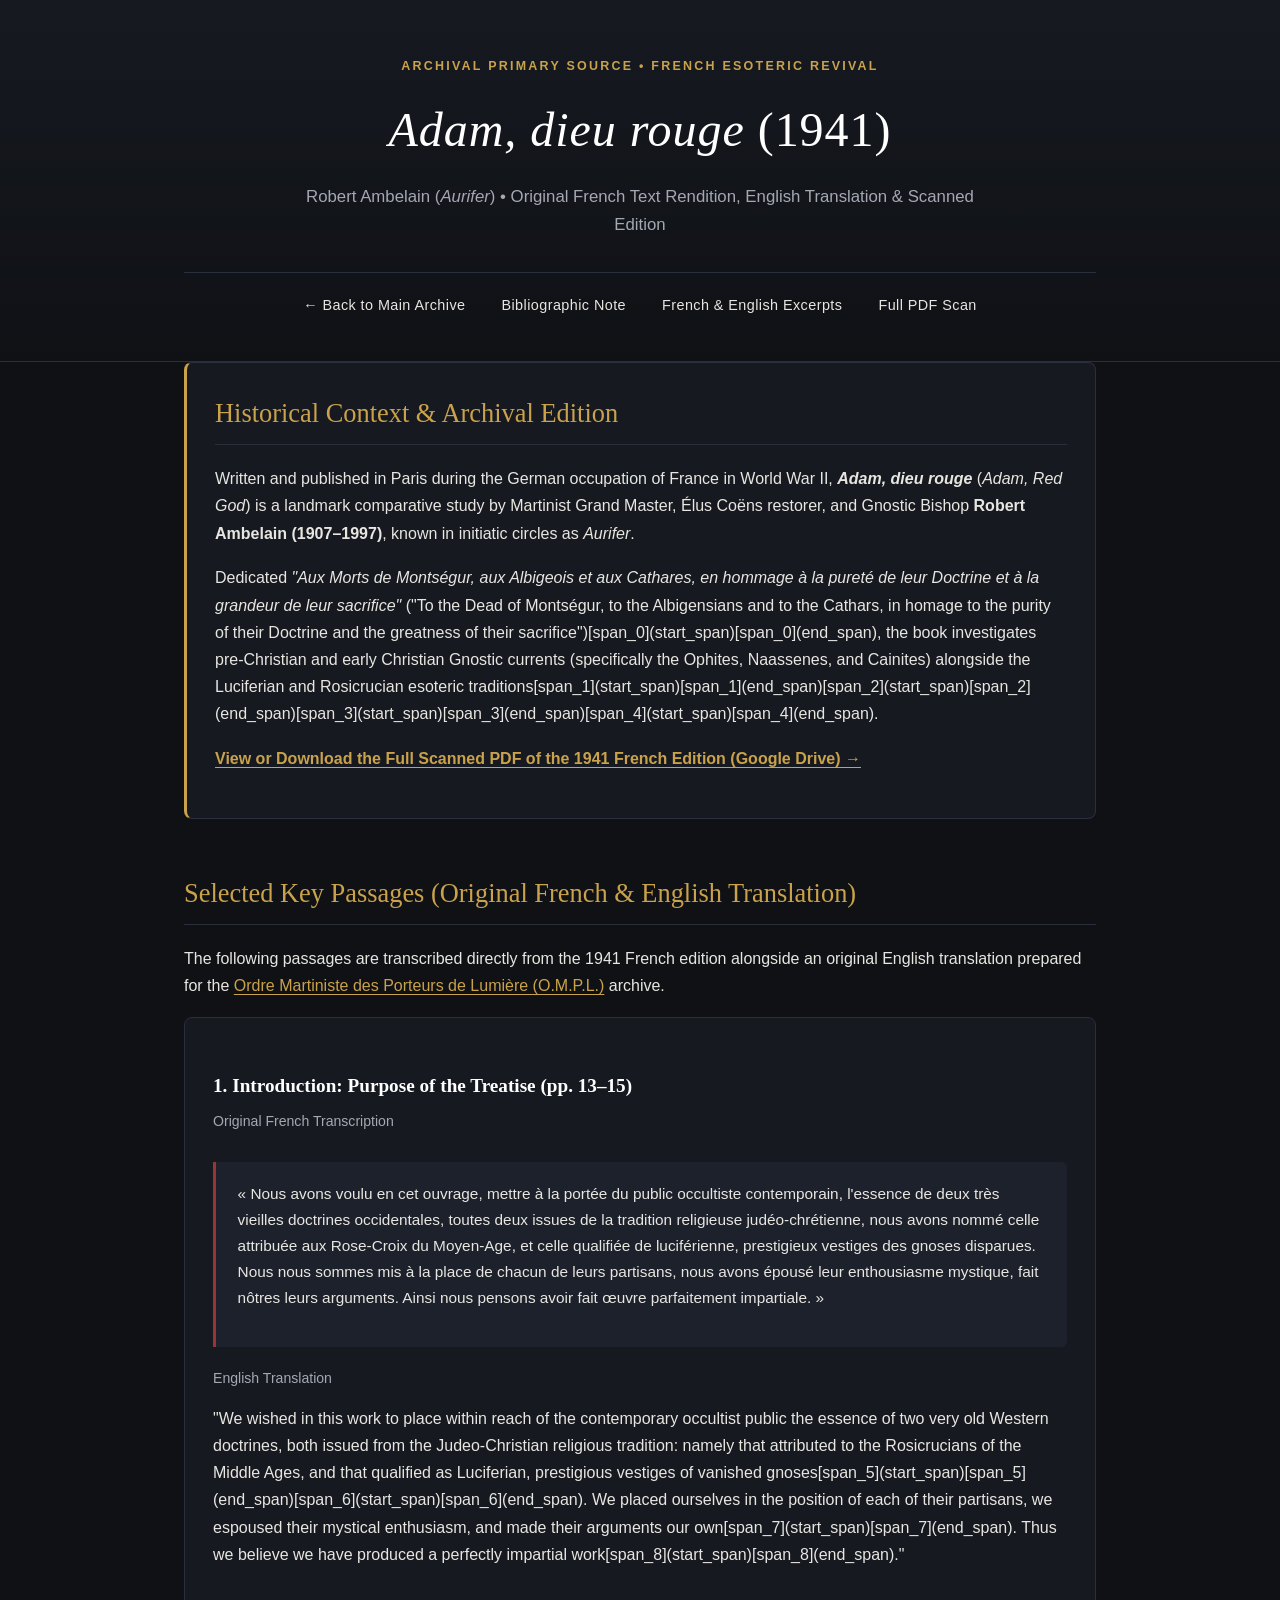
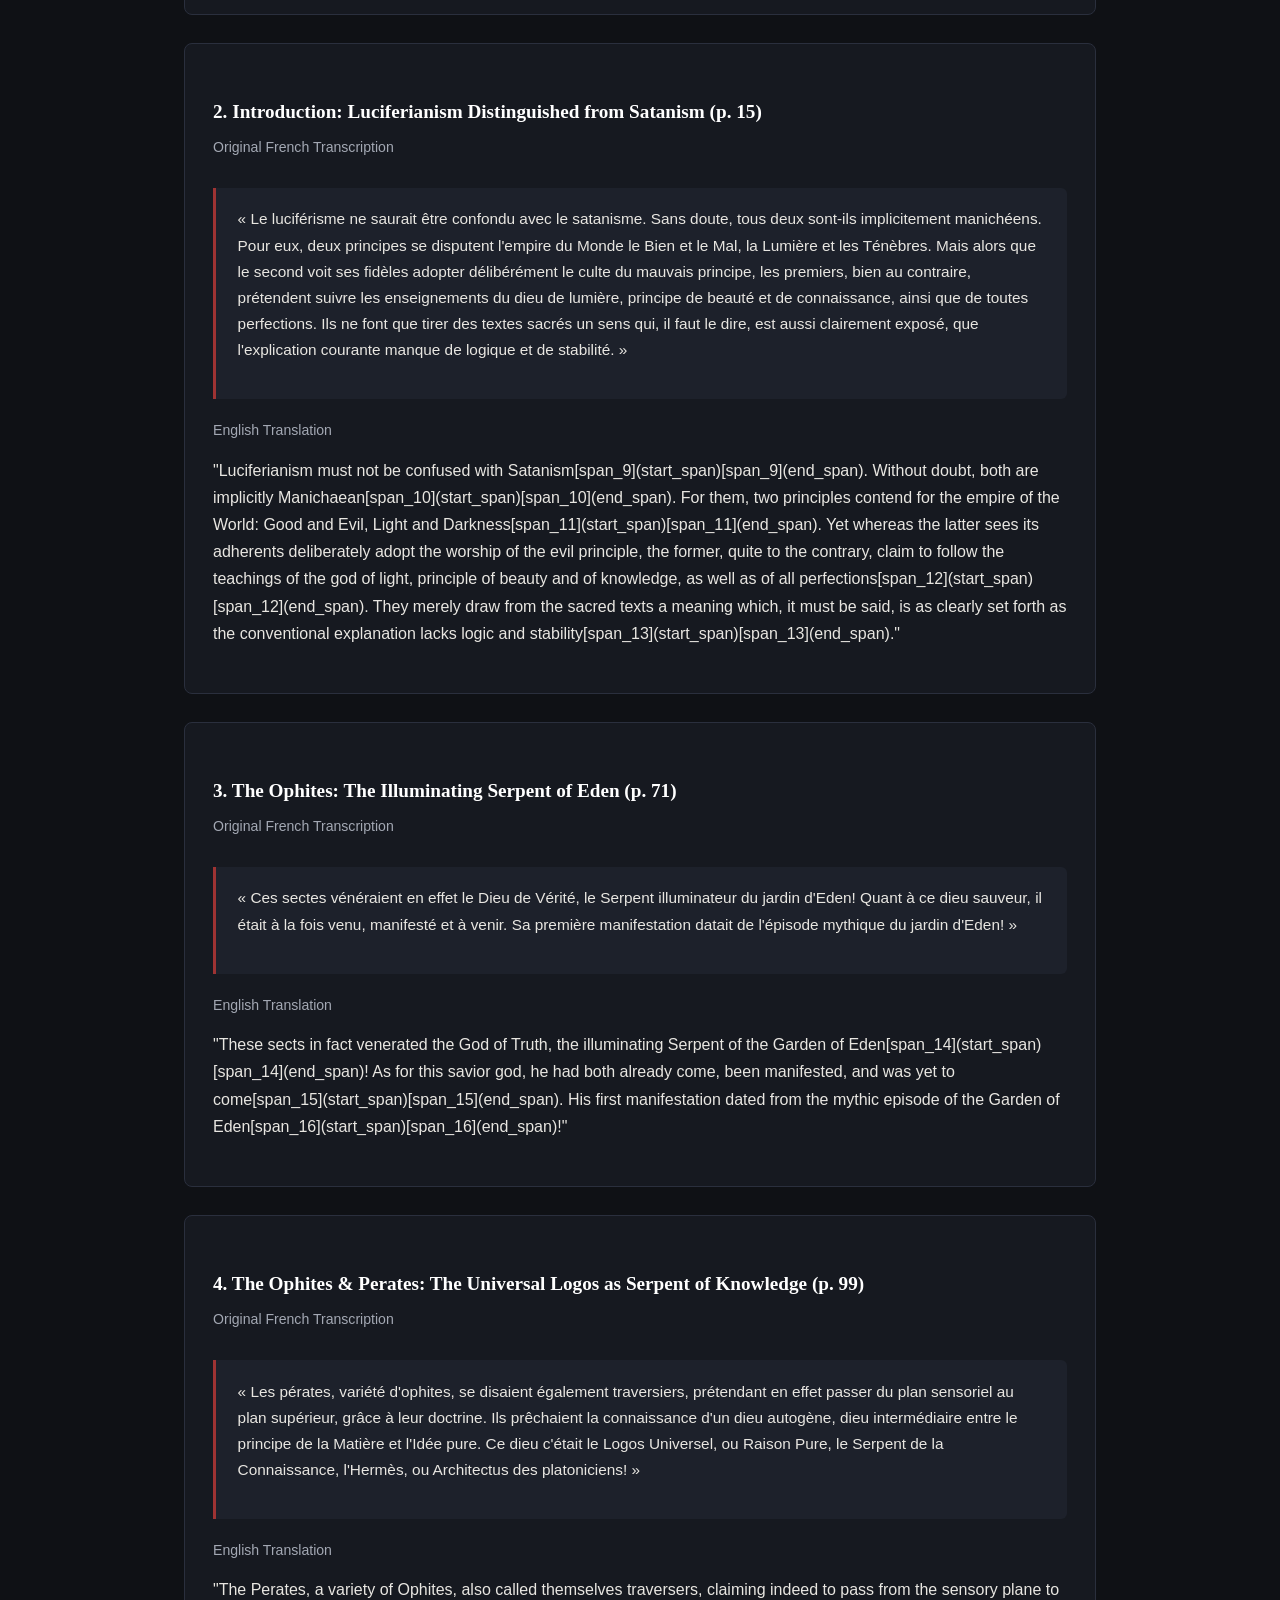
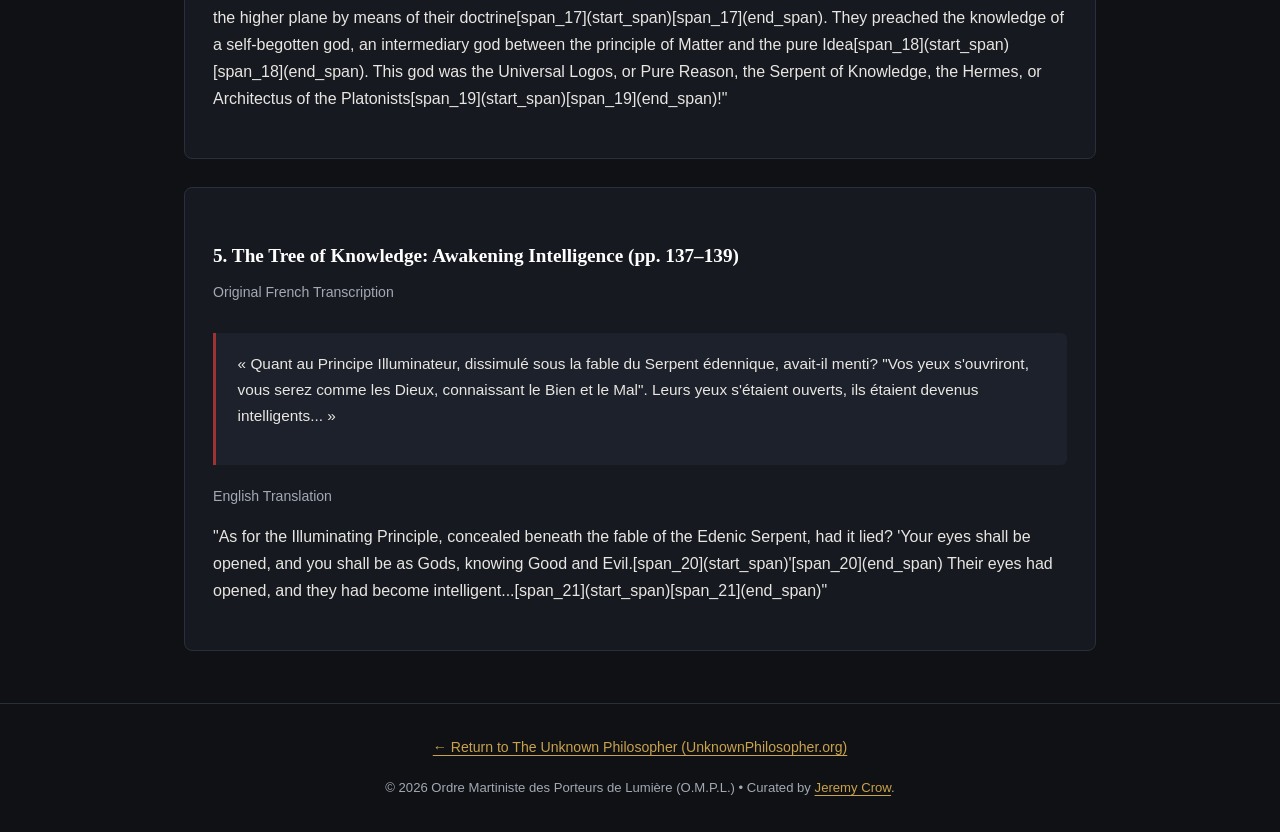
==== adam-dieu-rouge.html @ 56017334 "Create adam-dieu-rouge.html" ====
<!DOCTYPE html>
<html lang="en">
<head>
  <meta charset="UTF-8" />
  <meta name="viewport" content="width=device-width, initial-scale=1.0" />
  <title>Robert Ambelain: Adam, dieu rouge (1941) | Original French, English Translation &amp; PDF</title>
  <meta name="description" content="Archival text rendition, original English translation, and PDF scan of Robert Ambelain's 1941 esoteric treatise Adam, dieu rouge on Ophite Gnosis, Luciferianism, and Rosicrucianism." />
  <link rel="canonical" href="https://unknownphilosopher.org/adam-dieu-rouge.html" />
  <link rel="stylesheet" href="styles.css" />

  <script type="application/ld+json">
  {
    "@context": "https://schema.org",
    "@type": "Book",
    "@id": "https://unknownphilosopher.org/adam-dieu-rouge.html#book",
    "name": "Adam, dieu rouge",
    "inLanguage": ["fr", "en"],
    "datePublished": "1941",
    "author": {
      "@type": "Person",
      "name": "Robert Ambelain",
      "alternateName": "Aurifer"
    },
    "about": [
      "Ophite Gnosticism",
      "Luciferianism",
      "Rosicrucianism",
      "French Esoteric Revival",
      "Martinism"
    ],
    "isPartOf": {
      "@id": "https://unknownphilosopher.org/#website"
    }
  }
  </script>
</head>
<body>

  <header class="site-header">
    <div class="container">
      <p class="eyebrow">ARCHIVAL PRIMARY SOURCE &bull; FRENCH ESOTERIC REVIVAL</p>
      <h1><em>Adam, dieu rouge</em> (1941)</h1>
      <p class="subtitle">Robert Ambelain (<em>Aurifer</em>) &bull; Original French Text Rendition, English Translation &amp; Scanned Edition</p>
      <nav aria-label="Primary Navigation" class="top-nav">
        <a href="index.html">&larr; Back to Main Archive</a>
        <a href="#bibliographic">Bibliographic Note</a>
        <a href="#excerpts">French &amp; English Excerpts</a>
        <a href="#download">Full PDF Scan</a>
      </nav>
    </div>
  </header>

  <main class="container">

    <!-- BIBLIOGRAPHIC CONTEXT & GOOGLE DRIVE PDF LINK -->
    <section id="bibliographic" class="card highlight-box">
      <h2>Historical Context &amp; Archival Edition</h2>
      <p>
        Written and published in Paris during the German occupation of France in World War II, <strong><em>Adam, dieu rouge</em></strong> (<em>Adam, Red God</em>) is a landmark comparative study by Martinist Grand Master, Élus Coëns restorer, and Gnostic Bishop <strong>Robert Ambelain (1907–1997)</strong>, known in initiatic circles as <em>Aurifer</em>.
      </p>
      <p>
        Dedicated <em>"Aux Morts de Montségur, aux Albigeois et aux Cathares, en hommage à la pureté de leur Doctrine et à la grandeur de leur sacrifice"</em> ("To the Dead of Montségur, to the Albigensians and to the Cathars, in homage to the purity of their Doctrine and the greatness of their sacrifice")[span_0](start_span)[span_0](end_span), the book investigates pre-Christian and early Christian Gnostic currents (specifically the Ophites, Naassenes, and Cainites) alongside the Luciferian and Rosicrucian esoteric traditions[span_1](start_span)[span_1](end_span)[span_2](start_span)[span_2](end_span)[span_3](start_span)[span_3](end_span)[span_4](start_span)[span_4](end_span).
      </p>
      <p id="download">
        <strong><a href="https://drive.google.com/file/d/1bpXJmMT4LJPflMB0_4dvjsN5xgyZuVl9/view?usp=drivesdk" target="_blank" rel="noopener noreferrer">View or Download the Full Scanned PDF of the 1941 French Edition (Google Drive) &rarr;</a></strong>
      </p>
    </section>

    <!-- KEY PASSAGES: ORIGINAL FRENCH & ENGLISH TRANSLATION -->
    <section id="excerpts">
      <h2>Selected Key Passages (Original French &amp; English Translation)</h2>
      <p>
        The following passages are transcribed directly from the 1941 French edition alongside an original English translation prepared for the <a href="index.html#ompl">Ordre Martiniste des Porteurs de Lumière (O.M.P.L.)</a> archive.
      </p>

      <!-- EXCERPT 1 -->
      <article class="card" style="margin-bottom: 1.75rem;">
        <h3>1. Introduction: Purpose of the Treatise (pp. 13–15)</h3>
        <p class="meta">Original French Transcription</p>
        <blockquote class="callout" lang="fr">
          <p>
            « Nous avons voulu en cet ouvrage, mettre à la portée du public occultiste contemporain, l'essence de deux très vieilles doctrines occidentales, toutes deux issues de la tradition religieuse judéo-chrétienne, nous avons nommé celle attribuée aux Rose-Croix du Moyen-Age, et celle qualifiée de luciférienne, prestigieux vestiges des gnoses disparues. Nous nous sommes mis à la place de chacun de leurs partisans, nous avons épousé leur enthousiasme mystique, fait nôtres leurs arguments. Ainsi nous pensons avoir fait œuvre parfaitement impartiale. »
          </p>
        </blockquote>
        <p class="meta" style="margin-top: 1.25rem;">English Translation</p>
        <p>
          "We wished in this work to place within reach of the contemporary occultist public the essence of two very old Western doctrines, both issued from the Judeo-Christian religious tradition: namely that attributed to the Rosicrucians of the Middle Ages, and that qualified as Luciferian, prestigious vestiges of vanished gnoses[span_5](start_span)[span_5](end_span)[span_6](start_span)[span_6](end_span). We placed ourselves in the position of each of their partisans, we espoused their mystical enthusiasm, and made their arguments our own[span_7](start_span)[span_7](end_span). Thus we believe we have produced a perfectly impartial work[span_8](start_span)[span_8](end_span)."
        </p>
      </article>

      <!-- EXCERPT 2 -->
      <article class="card" style="margin-bottom: 1.75rem;">
        <h3>2. Introduction: Luciferianism Distinguished from Satanism (p. 15)</h3>
        <p class="meta">Original French Transcription</p>
        <blockquote class="callout" lang="fr">
          <p>
            « Le luciférisme ne saurait être confondu avec le satanisme. Sans doute, tous deux sont-ils implicitement manichéens. Pour eux, deux principes se disputent l'empire du Monde le Bien et le Mal, la Lumière et les Ténèbres. Mais alors que le second voit ses fidèles adopter délibérément le culte du mauvais principe, les premiers, bien au contraire, prétendent suivre les enseignements du dieu de lumière, principe de beauté et de connaissance, ainsi que de toutes perfections. Ils ne font que tirer des textes sacrés un sens qui, il faut le dire, est aussi clairement exposé, que l'explication courante manque de logique et de stabilité. »
          </p>
        </blockquote>
        <p class="meta" style="margin-top: 1.25rem;">English Translation</p>
        <p>
          "Luciferianism must not be confused with Satanism[span_9](start_span)[span_9](end_span). Without doubt, both are implicitly Manichaean[span_10](start_span)[span_10](end_span). For them, two principles contend for the empire of the World: Good and Evil, Light and Darkness[span_11](start_span)[span_11](end_span). Yet whereas the latter sees its adherents deliberately adopt the worship of the evil principle, the former, quite to the contrary, claim to follow the teachings of the god of light, principle of beauty and of knowledge, as well as of all perfections[span_12](start_span)[span_12](end_span). They merely draw from the sacred texts a meaning which, it must be said, is as clearly set forth as the conventional explanation lacks logic and stability[span_13](start_span)[span_13](end_span)."
        </p>
      </article>

      <!-- EXCERPT 3 -->
      <article class="card" style="margin-bottom: 1.75rem;">
        <h3>3. The Ophites: The Illuminating Serpent of Eden (p. 71)</h3>
        <p class="meta">Original French Transcription</p>
        <blockquote class="callout" lang="fr">
          <p>
            « Ces sectes vénéraient en effet le Dieu de Vérité, le Serpent illuminateur du jardin d'Eden! Quant à ce dieu sauveur, il était à la fois venu, manifesté et à venir. Sa première manifestation datait de l'épisode mythique du jardin d'Eden! »
          </p>
        </blockquote>
        <p class="meta" style="margin-top: 1.25rem;">English Translation</p>
        <p>
          "These sects in fact venerated the God of Truth, the illuminating Serpent of the Garden of Eden[span_14](start_span)[span_14](end_span)! As for this savior god, he had both already come, been manifested, and was yet to come[span_15](start_span)[span_15](end_span). His first manifestation dated from the mythic episode of the Garden of Eden[span_16](start_span)[span_16](end_span)!"
        </p>
      </article>

      <!-- EXCERPT 4 -->
      <article class="card" style="margin-bottom: 1.75rem;">
        <h3>4. The Ophites &amp; Perates: The Universal Logos as Serpent of Knowledge (p. 99)</h3>
        <p class="meta">Original French Transcription</p>
        <blockquote class="callout" lang="fr">
          <p>
            « Les pérates, variété d'ophites, se disaient également traversiers, prétendant en effet passer du plan sensoriel au plan supérieur, grâce à leur doctrine. Ils prêchaient la connaissance d'un dieu autogène, dieu intermédiaire entre le principe de la Matière et l'Idée pure. Ce dieu c'était le Logos Universel, ou Raison Pure, le Serpent de la Connaissance, l'Hermès, ou Architectus des platoniciens! »
          </p>
        </blockquote>
        <p class="meta" style="margin-top: 1.25rem;">English Translation</p>
        <p>
          "The Perates, a variety of Ophites, also called themselves traversers, claiming indeed to pass from the sensory plane to the higher plane by means of their doctrine[span_17](start_span)[span_17](end_span). They preached the knowledge of a self-begotten god, an intermediary god between the principle of Matter and the pure Idea[span_18](start_span)[span_18](end_span). This god was the Universal Logos, or Pure Reason, the Serpent of Knowledge, the Hermes, or Architectus of the Platonists[span_19](start_span)[span_19](end_span)!"
        </p>
      </article>

      <!-- EXCERPT 5 -->
      <article class="card">
        <h3>5. The Tree of Knowledge: Awakening Intelligence (pp. 137–139)</h3>
        <p class="meta">Original French Transcription</p>
        <blockquote class="callout" lang="fr">
          <p>
            « Quant au Principe Illuminateur, dissimulé sous la fable du Serpent édennique, avait-il menti? "Vos yeux s'ouvriront, vous serez comme les Dieux, connaissant le Bien et le Mal". Leurs yeux s'étaient ouverts, ils étaient devenus intelligents... »
          </p>
        </blockquote>
        <p class="meta" style="margin-top: 1.25rem;">English Translation</p>
        <p>
          "As for the Illuminating Principle, concealed beneath the fable of the Edenic Serpent, had it lied? 'Your eyes shall be opened, and you shall be as Gods, knowing Good and Evil.[span_20](start_span)'[span_20](end_span) Their eyes had opened, and they had become intelligent...[span_21](start_span)[span_21](end_span)"
        </p>
      </article>
    </section>

  </main>

  <footer class="site-footer">
    <div class="container">
      <p><a href="index.html">&larr; Return to The Unknown Philosopher (UnknownPhilosopher.org)</a></p>
      <p class="footer-note">&copy; 2026 Ordre Martiniste des Porteurs de Lumière (O.M.P.L.) &bull; Curated by <a href="https://jeremycrow.com/">Jeremy Crow</a>.</p>
    </div>
  </footer>

</body>
</html>
---- styles.css ----
:root {
  --bg-primary: #0f1115;
  --bg-surface: #161920;
  --bg-surface-alt: #1d212b;
  --text-primary: #e8e6e1;
  --text-muted: #a3a8b3;
  --accent-gold: #c9a24b;
  --accent-gold-soft: rgba(201, 162, 75, 0.14);
  --accent-crimson: #9e3333;
  --border-subtle: #2a2f3d;
  --font-serif: "Georgia", "Times New Roman", serif;
  --font-sans: -apple-system, BlinkMacSystemFont, "Segoe UI", Roboto, Helvetica, Arial, sans-serif;
}

*,
*::before,
*::after {
  box-sizing: border-box;
}

body {
  margin: 0;
  padding: 0;
  background-color: var(--bg-primary);
  color: var(--text-primary);
  font-family: var(--font-sans);
  line-height: 1.7;
  font-size: 16px;
}

.container {
  max-width: 960px;
  margin: 0 auto;
  padding: 0 1.5rem;
}

/* Header */
.site-header {
  background: linear-gradient(180deg, #161920 0%, #0f1115 100%);
  border-bottom: 1px solid var(--border-subtle);
  padding: 3.5rem 0 2.5rem;
  text-align: center;
}

.eyebrow {
  font-size: 0.78rem;
  letter-spacing: 0.18em;
  text-transform: uppercase;
  color: var(--accent-gold);
  margin: 0 0 0.75rem;
  font-weight: 600;
}

.site-header h1 {
  font-family: var(--font-serif);
  font-size: clamp(2.1rem, 4.5vw, 3rem);
  font-weight: 400;
  letter-spacing: 0.02em;
  margin: 0 0 0.75rem;
  color: #ffffff;
}

.subtitle {
  max-width: 720px;
  margin: 0 auto 2rem;
  color: var(--text-muted);
  font-size: 1.05rem;
}

.top-nav {
  display: flex;
  flex-wrap: wrap;
  justify-content: center;
  gap: 0.65rem 1.25rem;
  padding-top: 1rem;
  border-top: 1px solid var(--border-subtle);
}

.top-nav a {
  color: var(--text-primary);
  text-decoration: none;
  font-size: 0.9rem;
  letter-spacing: 0.03em;
  padding: 0.25rem 0.5rem;
  border-radius: 4px;
  transition: color 0.2s ease, background-color 0.2s ease;
}

.top-nav a:hover {
  color: var(--accent-gold);
  background-color: var(--accent-gold-soft);
}

/* Main & Typography */
main {
  padding: 2.5rem 0 4rem;
}

section {
  margin-bottom: 3.25rem;
}

h2 {
  font-family: var(--font-serif);
  font-size: 1.65rem;
  font-weight: 400;
  color: var(--accent-gold);
  border-bottom: 1px solid var(--border-subtle);
  padding-bottom: 0.5rem;
  margin-top: 0;
  margin-bottom: 1.25rem;
}

h3 {
  font-family: var(--font-serif);
  font-size: 1.2rem;
  font-weight: 600;
  color: #ffffff;
  margin-top: 1.5rem;
  margin-bottom: 0.5rem;
}

p {
  margin-top: 0;
  margin-bottom: 1.1rem;
}

a {
  color: var(--accent-gold);
  text-decoration: underline;
  text-underline-offset: 3px;
}

a:hover {
  color: #e4c170;
}

ul {
  padding-left: 1.35rem;
  margin-bottom: 1.5rem;
}

li {
  margin-bottom: 0.65rem;
}

.meta {
  font-size: 0.88rem;
  color: var(--text-muted);
  margin-bottom: 0.85rem;
}

/* Cards & Grids */
.card {
  background-color: var(--bg-surface);
  border: 1px solid var(--border-subtle);
  border-radius: 8px;
  padding: 1.75rem;
}

.highlight-box {
  border-left: 3px solid var(--accent-gold);
}

.grid-3 {
  display: grid;
  grid-template-columns: repeat(auto-fit, minmax(260px, 1fr));
  gap: 1.25rem;
  margin: 1.5rem 0 2rem;
}

.grid-3 .card h3 {
  margin-top: 0;
}

/* Tables */
.table-wrapper {
  overflow-x: auto;
  margin: 1.5rem 0;
  border: 1px solid var(--border-subtle);
  border-radius: 8px;
}

table {
  width: 100%;
  border-collapse: collapse;
  background-color: var(--bg-surface);
  font-size: 0.93rem;
  text-align: left;
}

th,
td {
  padding: 0.85rem 1rem;
  border-bottom: 1px solid var(--border-subtle);
  vertical-align: top;
}

th {
  background-color: var(--bg-surface-alt);
  color: var(--accent-gold);
  font-weight: 600;
  letter-spacing: 0.02em;
}

tr:last-child td {
  border-bottom: none;
}

.sub {
  font-size: 0.84rem;
  color: var(--text-muted);
}

/* Callout */
.callout {
  margin: 1.75rem 0 0;
  padding: 1.15rem 1.35rem;
  background-color: var(--bg-surface-alt);
  border-left: 3px solid var(--accent-crimson);
  border-radius: 0 6px 6px 0;
  font-size: 0.96rem;
}

/* Network List */
.network-list li {
  margin-bottom: 0.8rem;
}

code {
  background-color: var(--bg-surface-alt);
  padding: 0.15rem 0.4rem;
  border-radius: 4px;
  font-size: 0.9em;
  color: var(--accent-gold);
}

/* Footer */
.site-footer {
  border-top: 1px solid var(--border-subtle);
  padding: 2rem 0;
  text-align: center;
  color: var(--text-muted);
  font-size: 0.88rem;
}

.footer-note {
  font-size: 0.82rem;
  margin-bottom: 0;
}
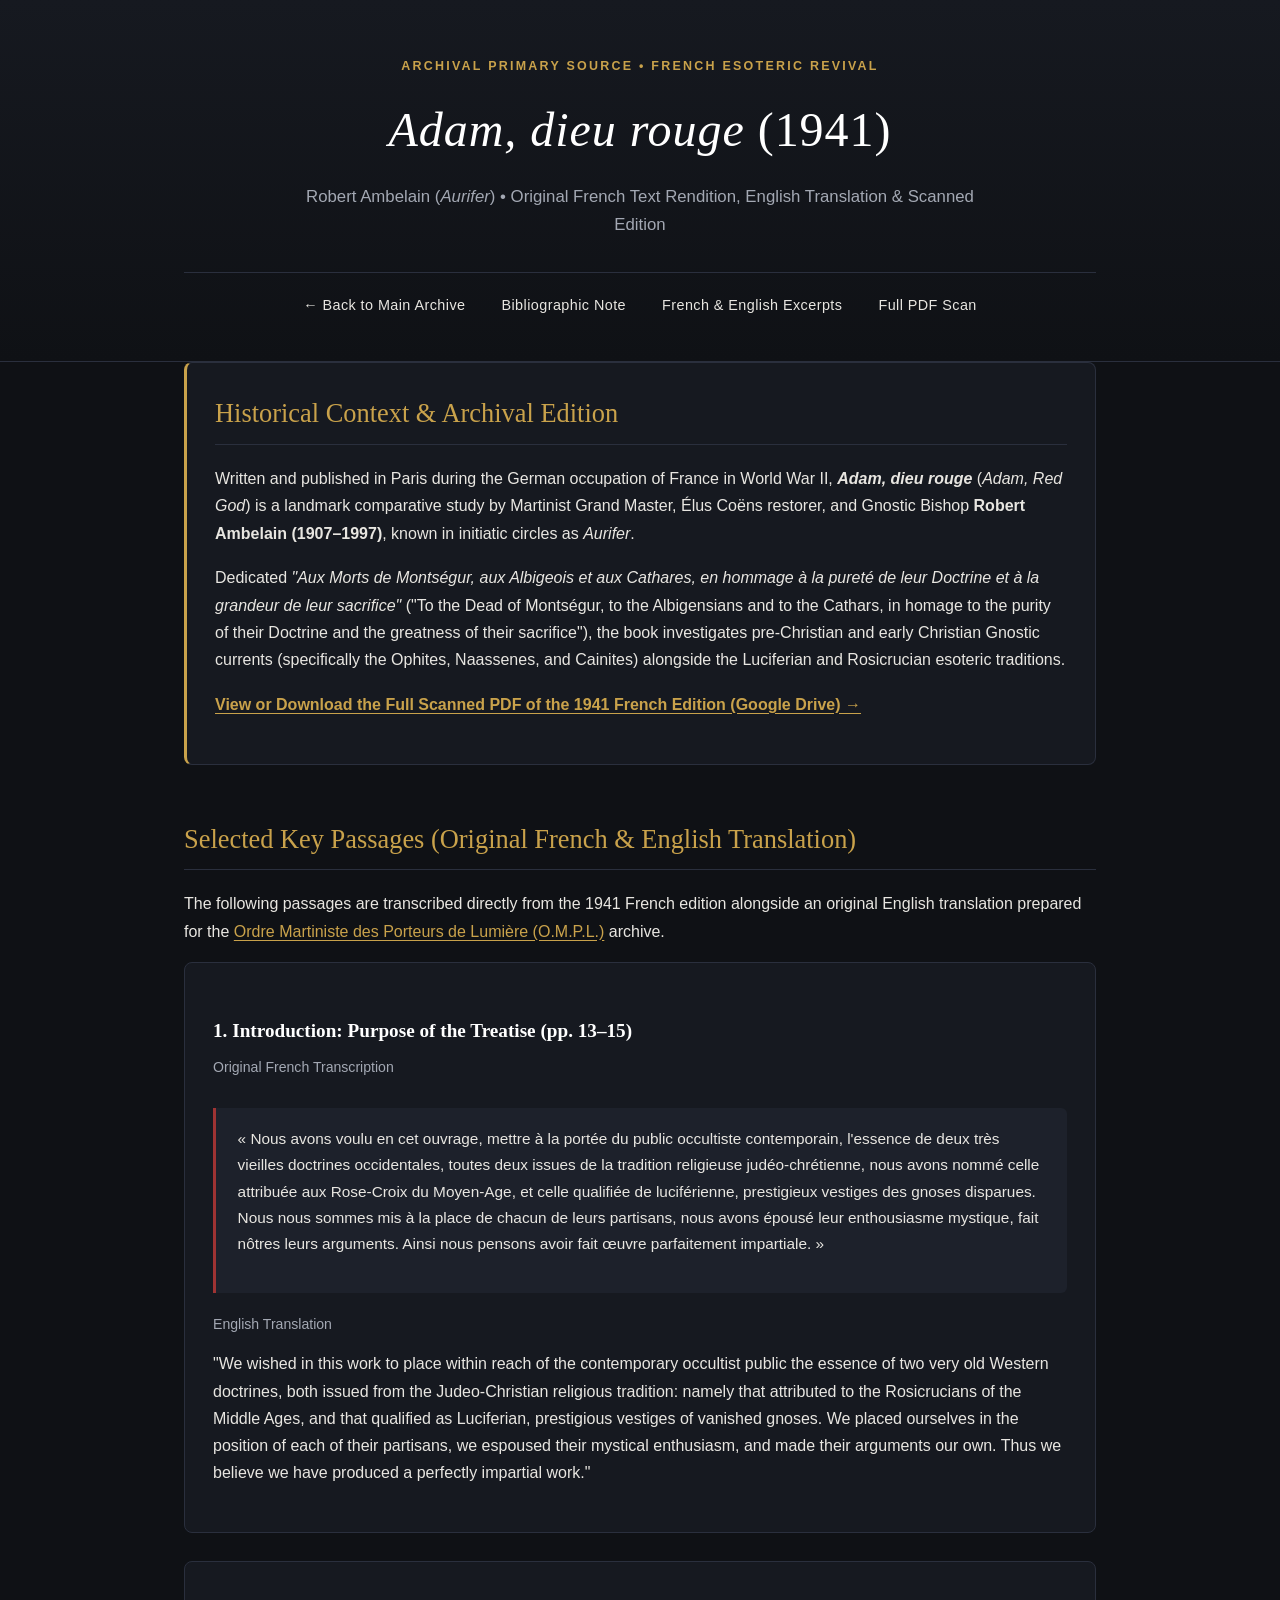
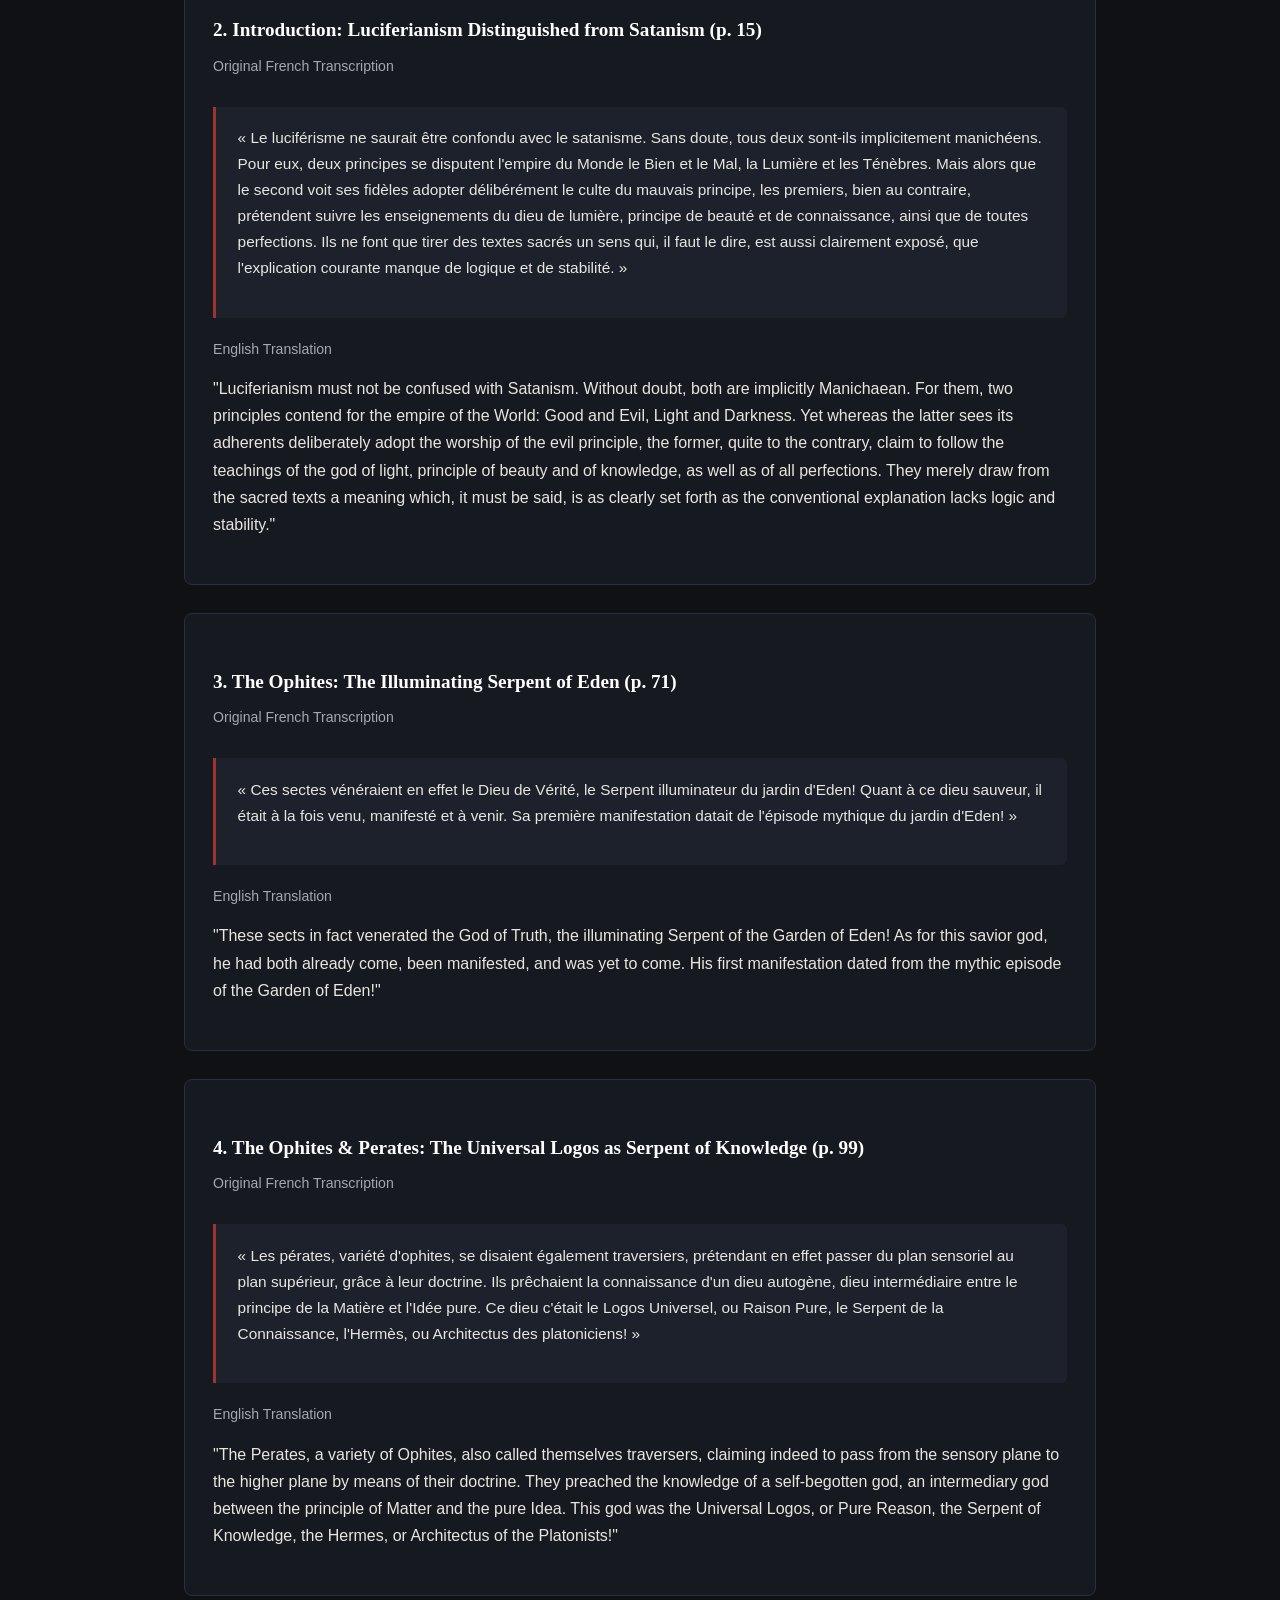
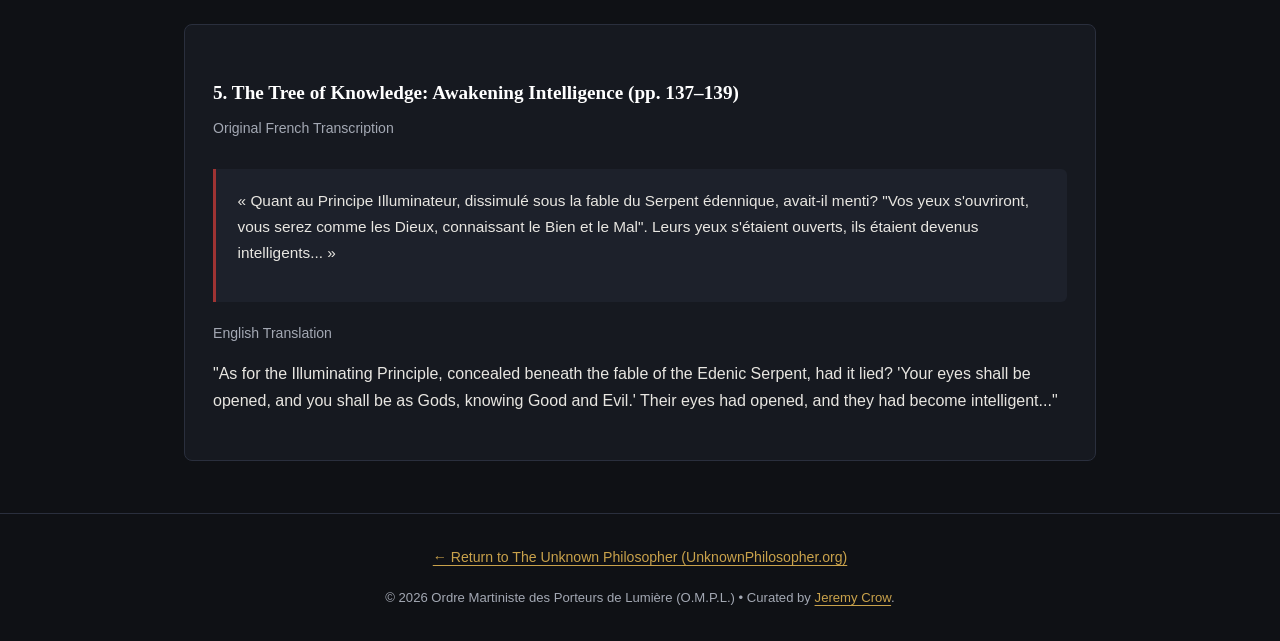
==== commit c209dcc0: "Update adam-dieu-rouge.html" ====
--- a/adam-dieu-rouge.html
+++ b/adam-dieu-rouge.html
@@ -59,7 +59,7 @@
         Written and published in Paris during the German occupation of France in World War II, <strong><em>Adam, dieu rouge</em></strong> (<em>Adam, Red God</em>) is a landmark comparative study by Martinist Grand Master, Élus Coëns restorer, and Gnostic Bishop <strong>Robert Ambelain (1907–1997)</strong>, known in initiatic circles as <em>Aurifer</em>.
       </p>
       <p>
-        Dedicated <em>"Aux Morts de Montségur, aux Albigeois et aux Cathares, en hommage à la pureté de leur Doctrine et à la grandeur de leur sacrifice"</em> ("To the Dead of Montségur, to the Albigensians and to the Cathars, in homage to the purity of their Doctrine and the greatness of their sacrifice")[span_0](start_span)[span_0](end_span), the book investigates pre-Christian and early Christian Gnostic currents (specifically the Ophites, Naassenes, and Cainites) alongside the Luciferian and Rosicrucian esoteric traditions[span_1](start_span)[span_1](end_span)[span_2](start_span)[span_2](end_span)[span_3](start_span)[span_3](end_span)[span_4](start_span)[span_4](end_span).
+        Dedicated <em>"Aux Morts de Montségur, aux Albigeois et aux Cathares, en hommage à la pureté de leur Doctrine et à la grandeur de leur sacrifice"</em> ("To the Dead of Montségur, to the Albigensians and to the Cathars, in homage to the purity of their Doctrine and the greatness of their sacrifice"), the book investigates pre-Christian and early Christian Gnostic currents (specifically the Ophites, Naassenes, and Cainites) alongside the Luciferian and Rosicrucian esoteric traditions.
       </p>
       <p id="download">
         <strong><a href="https://drive.google.com/file/d/1bpXJmMT4LJPflMB0_4dvjsN5xgyZuVl9/view?usp=drivesdk" target="_blank" rel="noopener noreferrer">View or Download the Full Scanned PDF of the 1941 French Edition (Google Drive) &rarr;</a></strong>
@@ -84,7 +84,7 @@
         </blockquote>
         <p class="meta" style="margin-top: 1.25rem;">English Translation</p>
         <p>
-          "We wished in this work to place within reach of the contemporary occultist public the essence of two very old Western doctrines, both issued from the Judeo-Christian religious tradition: namely that attributed to the Rosicrucians of the Middle Ages, and that qualified as Luciferian, prestigious vestiges of vanished gnoses[span_5](start_span)[span_5](end_span)[span_6](start_span)[span_6](end_span). We placed ourselves in the position of each of their partisans, we espoused their mystical enthusiasm, and made their arguments our own[span_7](start_span)[span_7](end_span). Thus we believe we have produced a perfectly impartial work[span_8](start_span)[span_8](end_span)."
+          "We wished in this work to place within reach of the contemporary occultist public the essence of two very old Western doctrines, both issued from the Judeo-Christian religious tradition: namely that attributed to the Rosicrucians of the Middle Ages, and that qualified as Luciferian, prestigious vestiges of vanished gnoses. We placed ourselves in the position of each of their partisans, we espoused their mystical enthusiasm, and made their arguments our own. Thus we believe we have produced a perfectly impartial work."
         </p>
       </article>
 
@@ -99,7 +99,7 @@
         </blockquote>
         <p class="meta" style="margin-top: 1.25rem;">English Translation</p>
         <p>
-          "Luciferianism must not be confused with Satanism[span_9](start_span)[span_9](end_span). Without doubt, both are implicitly Manichaean[span_10](start_span)[span_10](end_span). For them, two principles contend for the empire of the World: Good and Evil, Light and Darkness[span_11](start_span)[span_11](end_span). Yet whereas the latter sees its adherents deliberately adopt the worship of the evil principle, the former, quite to the contrary, claim to follow the teachings of the god of light, principle of beauty and of knowledge, as well as of all perfections[span_12](start_span)[span_12](end_span). They merely draw from the sacred texts a meaning which, it must be said, is as clearly set forth as the conventional explanation lacks logic and stability[span_13](start_span)[span_13](end_span)."
+          "Luciferianism must not be confused with Satanism. Without doubt, both are implicitly Manichaean. For them, two principles contend for the empire of the World: Good and Evil, Light and Darkness. Yet whereas the latter sees its adherents deliberately adopt the worship of the evil principle, the former, quite to the contrary, claim to follow the teachings of the god of light, principle of beauty and of knowledge, as well as of all perfections. They merely draw from the sacred texts a meaning which, it must be said, is as clearly set forth as the conventional explanation lacks logic and stability."
         </p>
       </article>
 
@@ -114,7 +114,7 @@
         </blockquote>
         <p class="meta" style="margin-top: 1.25rem;">English Translation</p>
         <p>
-          "These sects in fact venerated the God of Truth, the illuminating Serpent of the Garden of Eden[span_14](start_span)[span_14](end_span)! As for this savior god, he had both already come, been manifested, and was yet to come[span_15](start_span)[span_15](end_span). His first manifestation dated from the mythic episode of the Garden of Eden[span_16](start_span)[span_16](end_span)!"
+          "These sects in fact venerated the God of Truth, the illuminating Serpent of the Garden of Eden! As for this savior god, he had both already come, been manifested, and was yet to come. His first manifestation dated from the mythic episode of the Garden of Eden!"
         </p>
       </article>
 
@@ -129,7 +129,7 @@
         </blockquote>
         <p class="meta" style="margin-top: 1.25rem;">English Translation</p>
         <p>
-          "The Perates, a variety of Ophites, also called themselves traversers, claiming indeed to pass from the sensory plane to the higher plane by means of their doctrine[span_17](start_span)[span_17](end_span). They preached the knowledge of a self-begotten god, an intermediary god between the principle of Matter and the pure Idea[span_18](start_span)[span_18](end_span). This god was the Universal Logos, or Pure Reason, the Serpent of Knowledge, the Hermes, or Architectus of the Platonists[span_19](start_span)[span_19](end_span)!"
+          "The Perates, a variety of Ophites, also called themselves traversers, claiming indeed to pass from the sensory plane to the higher plane by means of their doctrine. They preached the knowledge of a self-begotten god, an intermediary god between the principle of Matter and the pure Idea. This god was the Universal Logos, or Pure Reason, the Serpent of Knowledge, the Hermes, or Architectus of the Platonists!"
         </p>
       </article>
 
@@ -144,7 +144,7 @@
         </blockquote>
         <p class="meta" style="margin-top: 1.25rem;">English Translation</p>
         <p>
-          "As for the Illuminating Principle, concealed beneath the fable of the Edenic Serpent, had it lied? 'Your eyes shall be opened, and you shall be as Gods, knowing Good and Evil.[span_20](start_span)'[span_20](end_span) Their eyes had opened, and they had become intelligent...[span_21](start_span)[span_21](end_span)"
+          "As for the Illuminating Principle, concealed beneath the fable of the Edenic Serpent, had it lied? 'Your eyes shall be opened, and you shall be as Gods, knowing Good and Evil.' Their eyes had opened, and they had become intelligent..."
         </p>
       </article>
     </section>
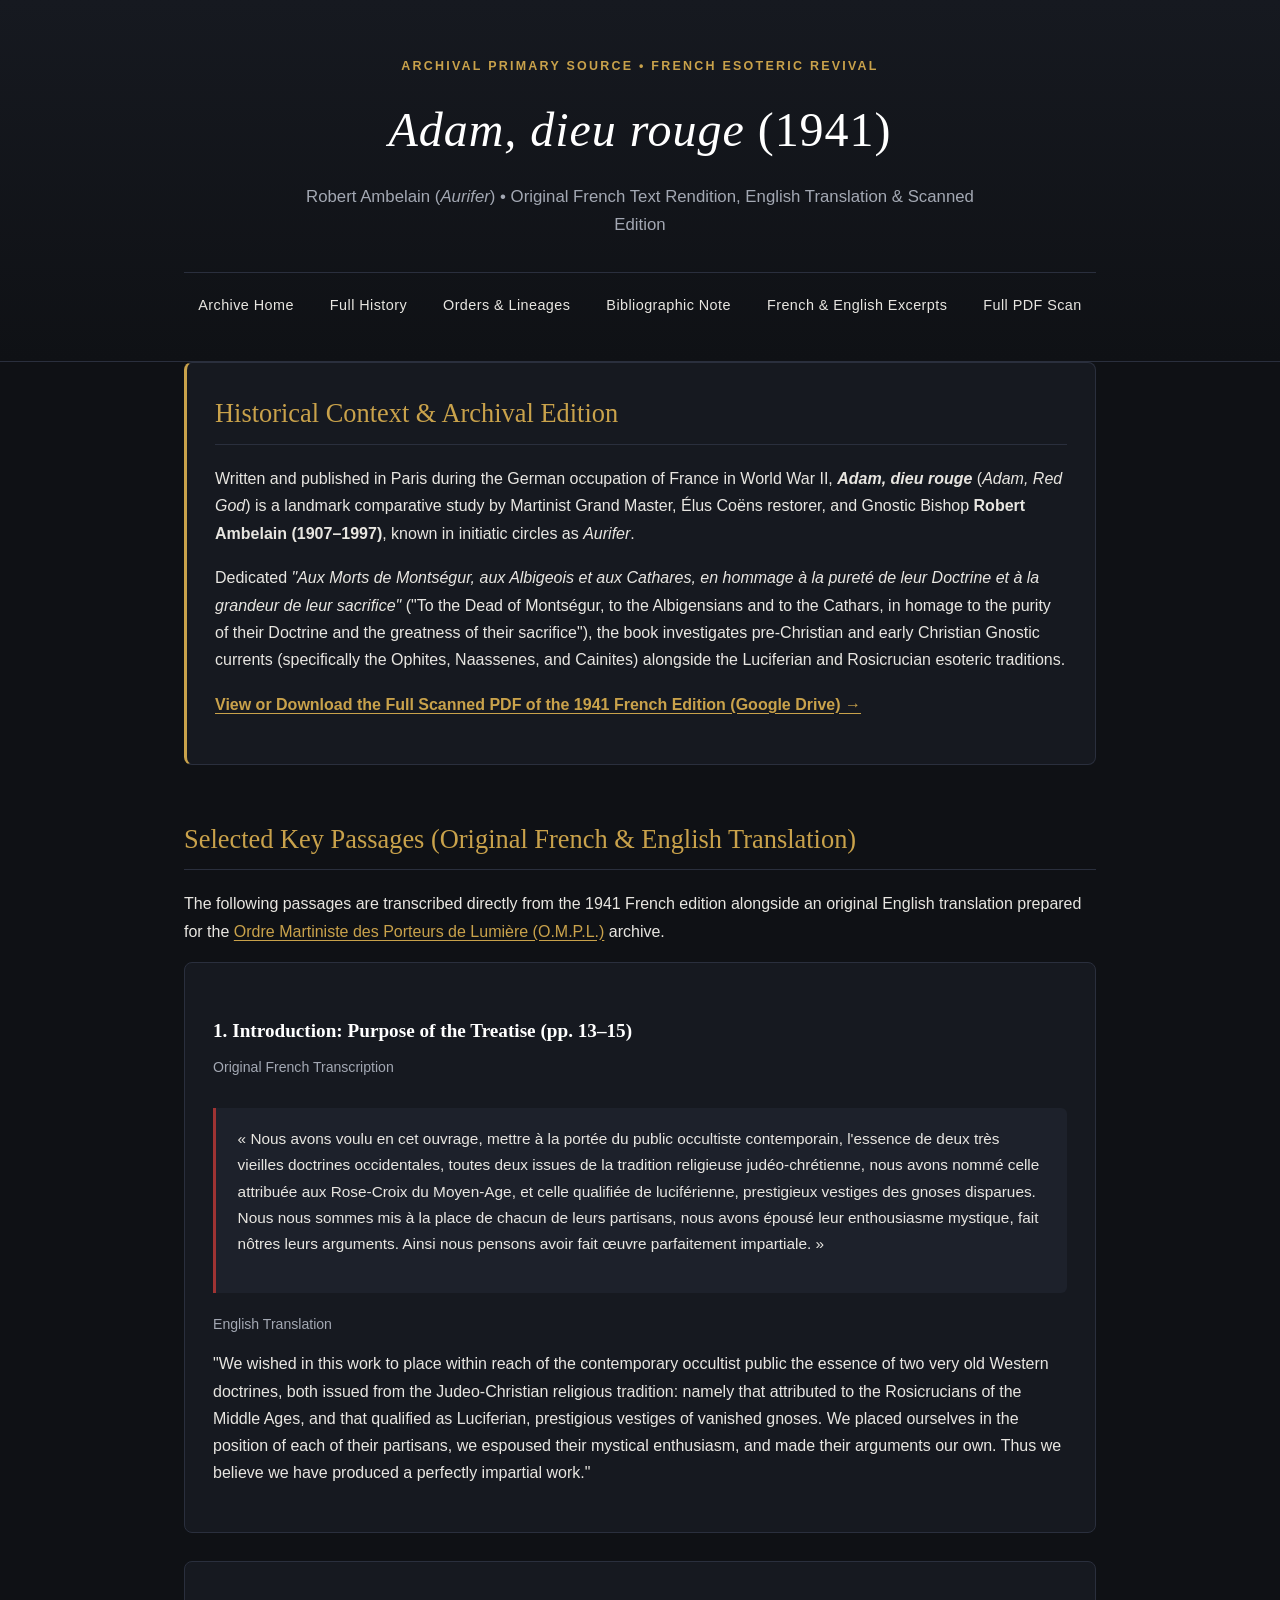
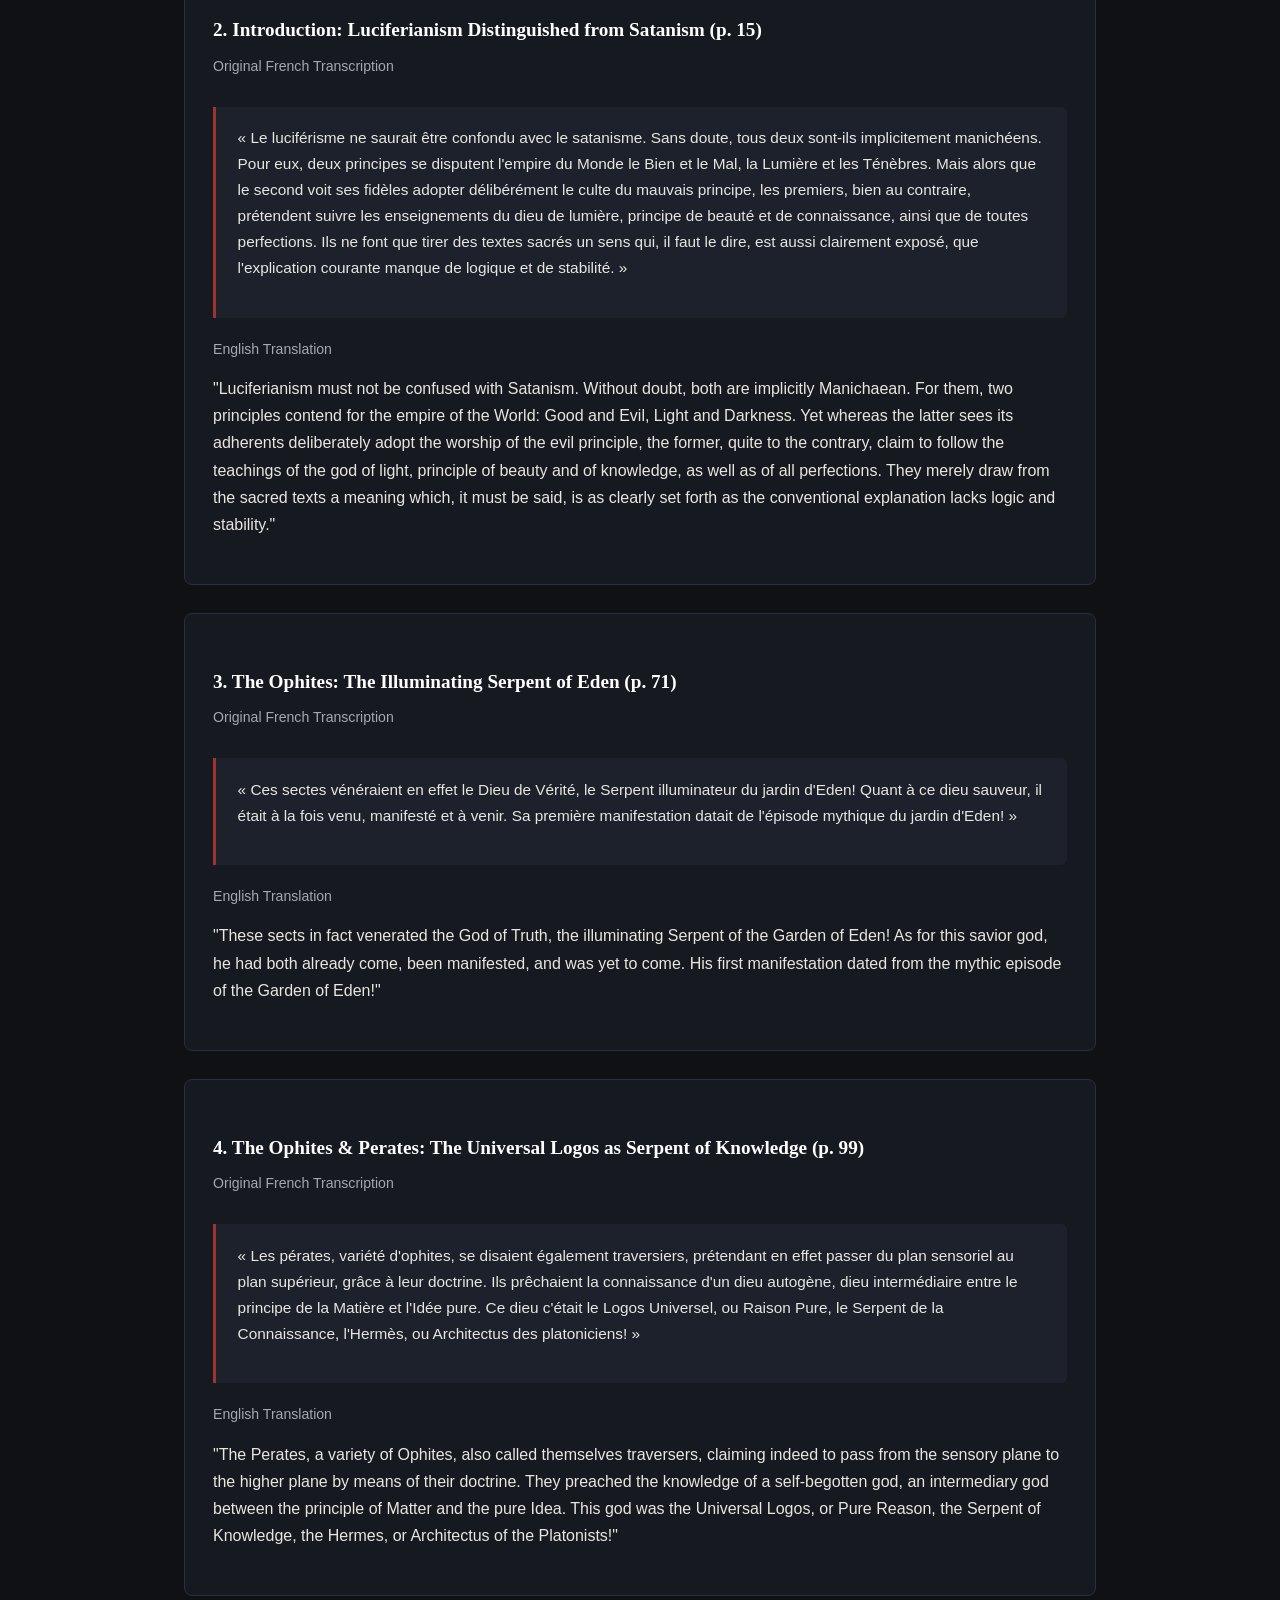
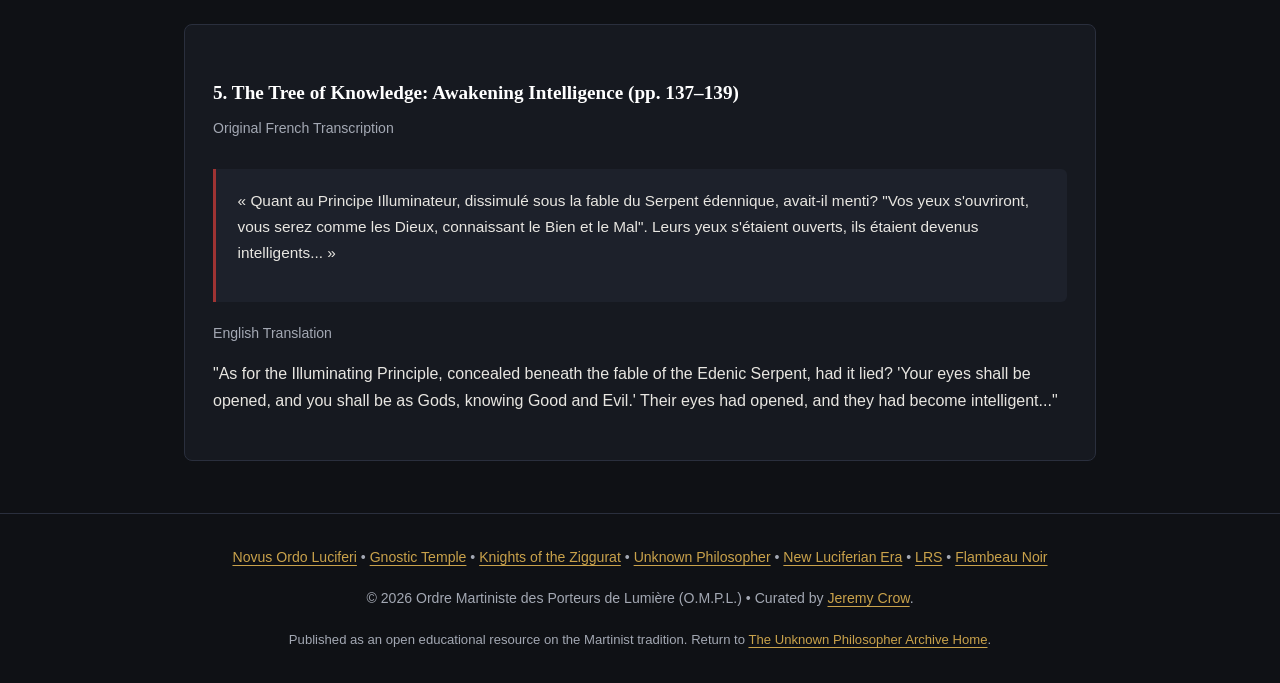
==== commit d20af843: "Update adam-dieu-rouge.html" ====
--- a/adam-dieu-rouge.html
+++ b/adam-dieu-rouge.html
@@ -42,7 +42,9 @@
       <h1><em>Adam, dieu rouge</em> (1941)</h1>
       <p class="subtitle">Robert Ambelain (<em>Aurifer</em>) &bull; Original French Text Rendition, English Translation &amp; Scanned Edition</p>
       <nav aria-label="Primary Navigation" class="top-nav">
-        <a href="index.html">&larr; Back to Main Archive</a>
+        <a href="index.html">Archive Home</a>
+        <a href="history.html">Full History</a>
+        <a href="orders.html">Orders &amp; Lineages</a>
         <a href="#bibliographic">Bibliographic Note</a>
         <a href="#excerpts">French &amp; English Excerpts</a>
         <a href="#download">Full PDF Scan</a>
@@ -153,8 +155,17 @@
 
   <footer class="site-footer">
     <div class="container">
-      <p><a href="index.html">&larr; Return to The Unknown Philosopher (UnknownPhilosopher.org)</a></p>
-      <p class="footer-note">&copy; 2026 Ordre Martiniste des Porteurs de Lumière (O.M.P.L.) &bull; Curated by <a href="https://jeremycrow.com/">Jeremy Crow</a>.</p>
+      <p class="footer-constellation">
+        <a href="https://novusordoluciferi.org/">Novus Ordo Luciferi</a> &bull;
+        <a href="https://gnosticluciferian.org/">Gnostic Temple</a> &bull;
+        <a href="https://zigguratofenki.org/">Knights of the Ziggurat</a> &bull;
+        <a href="https://unknownphilosopher.org/">Unknown Philosopher</a> &bull;
+        <a href="https://newluciferianera.org/">New Luciferian Era</a> &bull;
+        <a href="https://luciferianresearch.org/">LRS</a> &bull;
+        <a href="https://flambeaunoir.org/">Flambeau Noir</a>
+      </p>
+      <p>&copy; 2026 Ordre Martiniste des Porteurs de Lumière (O.M.P.L.) &bull; Curated by <a href="https://jeremycrow.com/">Jeremy Crow</a>.</p>
+      <p class="footer-note">Published as an open educational resource on the Martinist tradition. Return to <a href="index.html">The Unknown Philosopher Archive Home</a>.</p>
     </div>
   </footer>
 
